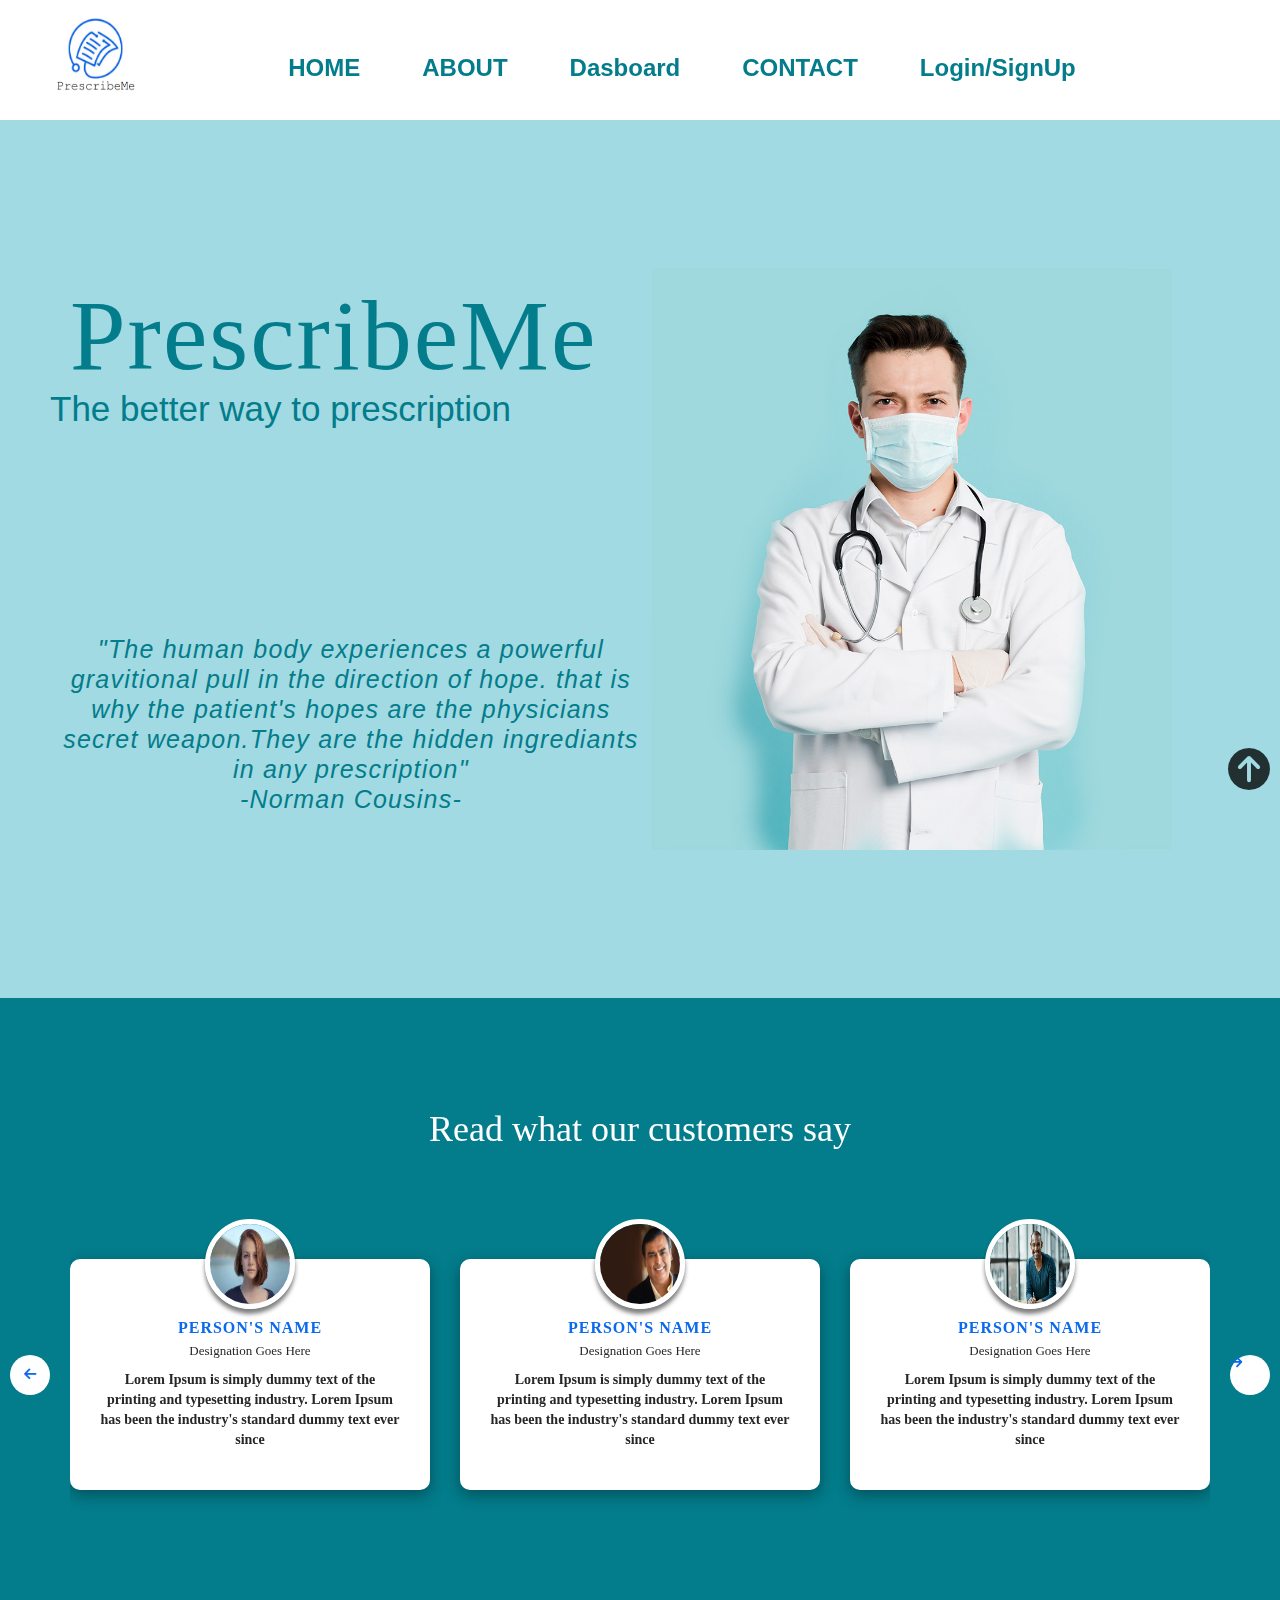
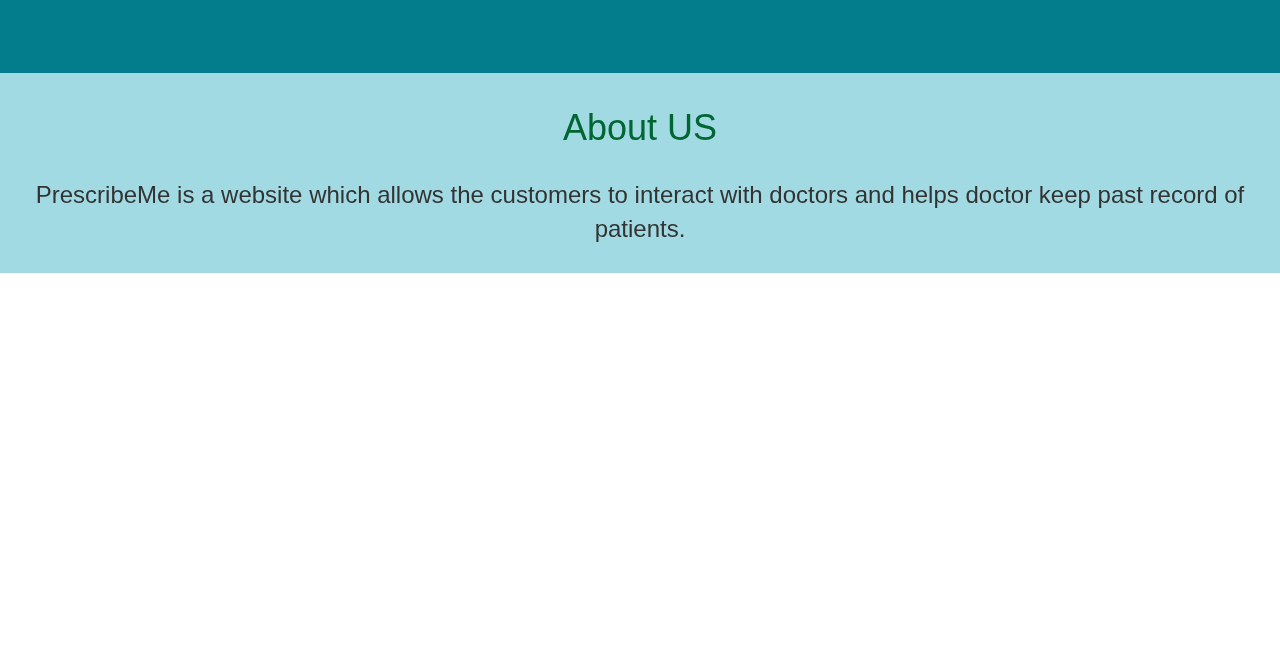
==== html/Index.html @ e8b5780e "first commit" ====
<!DOCTYPE html>
<html lang="en">
<head>
    <title>Webpage Design</title>
    <link rel="stylesheet" href="../css/style.css">
    <link rel="stylesheet" type="text/css"
    href="https://cdnjs.cloudflare.com/ajax/libs/font-awesome/6.1.2/css/all.min.css"/>
    <link rel="stylesheet" href="https://cdnjs.cloudflare.com/ajax/libs/twitter-bootstrap/3.3.7/css/bootstrap.min.css">
    <link rel="stylesheet" href="https://cdnjs.cloudflare.com/ajax/libs/OwlCarousel2/2.2.1/assets/owl.carousel.min.css">
    <link rel="stylesheet" href="https://cdnjs.cloudflare.com/ajax/libs/OwlCarousel2/2.2.1/assets/owl.theme.default.min.css">
</head>
<body>

    <div class="main">
        <div class="navbar">
            <div class="icon">
                <img class="logo" src="../logo.png">
            </div>
            
                <div class="menu">
                  <ul>
                    <li><a href="#">HOME</a></li>
                    <li><a href="#about-us">ABOUT</a></li>
                    <li><a href="#">Dasboard</a></li>
                    <li><a href="#">CONTACT</a></li>
                    <li><a href="./loginchoice.html">Login/SignUp</a></li>
                   </ul>
                </div>
                
            
        

            <!-- <div class="search">
                <input class="srch" type="search" name="" placeholder="Type To text">
                <a href="#"> <button class="btn">Search</button></a>
            </div> -->

        </div> 
        <div class="content">
                <div class="block1"><h1>PrescribeMe</h1>
                   <div class="type"> <p>The better way to <span class="autotype"></span> prescription</p></div>
                    <p class="par">"The human body experiences a powerful gravitional pull in the direction of hope.
                        that is why the patient's hopes are the physicians secret weapon.They are the hidden ingrediants in any prescription"
                    <br>
                -Norman Cousins-</p>
                    

                    <!-- <button class="cn"><a href="#">JOIN US</a></button> -->
               </div>
                <div class="block2"> <img src="../css/homepage.jpg" alt="home" width="90%"></div> 
        
        </div>
        
        <section class="testimonial">
            <div><h1>Read what our customers say</h1></div>
            <section id="testimonial_area" class="section_padding">
				<div class="container">
					<div class="row">
						<div class="col-md-12">
							<div class="testmonial_slider_area text-center owl-carousel">
								<div class="box-area">	
									<div class="img-area">
										<img src="../index.jpeg" alt="">
									</div>	
									<h5>Person's name</h5>
									<span>Designation Goes Here</span>									
									<p class="feed">
										Lorem Ipsum is simply dummy text of the printing and 
										typesetting industry. Lorem Ipsum has been the industry's standard dummy text 
										ever since
									</p>
								</div> 
							
								<div class="box-area">	
									<div class="img-area">
										<img src="../Asia.jpg" alt="">
									</div>	
									<h5>Person's name</h5>
									<span>Designation Goes Here</span>									
									<p class="feed">
										Lorem Ipsum is simply dummy text of the printing and 
										typesetting industry. Lorem Ipsum has been the industry's standard dummy text 
										ever since
									</p>
									
								</div> 
							
								<div class="box-area">	
									<div class="img-area">
										<img src="../img3.jpg" alt="">
									</div>	
									<h5>Person's name</h5>
									<span>Designation Goes Here</span>									
									<p class="feed">
										Lorem Ipsum is simply dummy text of the printing and 
										typesetting industry. Lorem Ipsum has been the industry's standard dummy text 
										ever since
									</p>
									
								</div> 
							
								<div class="box-area">	
									<div class="img-area">
										<img src="img/4.jpg" alt="">
									</div>	
									<h5>Person's name</h5>
									<span>Designation Goes Here</span>									
									<p class="feed">
										Lorem Ipsum is simply dummy text of the printing and 
										typesetting industry. Lorem Ipsum has been the industry's standard dummy text 
										ever since
									</p>
									
								</div> 
							
								<div class="box-area">	
									<div class="img-area">
										<img src="img/5.jpg" alt="">
									</div>	
									<h5>Person's name</h5>
									<span>Designation Goes Here</span>									
									<p class="feed">
										Lorem Ipsum is simply dummy text of the printing and 
										typesetting industry. Lorem Ipsum has been the industry's standard dummy text 
										ever since
									</p>
								</div> 
							
								<div class="box-area">	
									<div class="img-area">
										<img src="img/6.jpg" alt="">
									</div>	
									<h5>Person's name5</h5>
									<span>Designation Goes Here</span>									
									<p class="feed">
										Lorem Ipsum is simply dummy text of the printing and 
										typesetting industry. Lorem Ipsum has been the industry's standard dummy text 
										ever since
									</p>
								</div> 
							</div>
						</div>
					</div>
				</div>
            </section>
			
        </section> 
        <div id="about-us" class="aboutus">
            <div>
            <h1 class="About-us">About US</h1>
            </div>
                <div><p class="para">
              PrescribeMe is a website which allows the customers to interact with doctors
                and helps doctor keep past record of patients.
                </p></div>
        </div>
        <a class="upbtn" href="#"><i class="fas fa-arrow-circle-up fa-3x" style="color: rgba(0, 0, 0, 0.781);"></i></a>
          <footer class="footer">
            <p class="copyright">Copyrights &copy; PrescribeMe</p>
          </footer>
    </div>
    <script src="https://unpkg.com/ionicons@5.4.0/dist/ionicons.js"></script>
    <script src="https://cdnjs.cloudflare.com/ajax/libs/jquery/3.6.0/jquery.min.js"></script>
		<script src="https://cdnjs.cloudflare.com/ajax/libs/OwlCarousel2/2.2.1/owl.carousel.min.js"></script>
		<script src="https://cdn.jsdelivr.net/npm/typed.js@2.0.12"></script>
        <script src="../javascript/home.js"></script>
        
    
</body>
</html>
---- css/style.css ----
*{
    margin: 0;
    padding: 0;
}
body{
    background-color: white;
    height: 250vh;

}


.main{
    width: 100%;
    height: 100%;
   
}

.navbar{
    width: 100%;
    height: 100px;
    margin: 0;
    background:white ;
    position: sticky;
    top: 0;
    
}

.icon{
    width: 100px;
    float: left;
    height: 100px;
}

.logo{
   height: 100px;
   width: 100px;
   margin-left: 50px;
    float: left;
    padding-top: 10px;
}

.menu{
    width: 600px;
    float: left;
    height: 100px;
    margin-left: 250px;
   
    
}

ul{
    float: center;
    display: flex;
    justify-content: center;
    align-items: center;
    
}

ul li{
    list-style: none;
    margin-left: 62px;
    margin-top: 50px;
    font-size: 24px;
}

ul li a{
    text-decoration: none;
    color: #037c8b;
    font-family: Arial;
    font-weight: bold;
    transition: 0.6s ease-in-out;
}

ul li a:hover{
    color: #16b1c5;
}

/* .search{
    width: 330px;
    float: left;
    margin-left: 270px;
}

.srch{
    font-family: 'Times New Roman';
    width: 200px;
    height: 40px;
    background: transparent;
    border: 1px solid #16b1c5;
    margin-top: 13px;
    color: #fff;
    border-right: none;
    font-size: 16px;
    float: left;
    padding: 10px;
    border-bottom-left-radius: 5px;
    border-top-left-radius: 5px;
} */
/* 
.btn{
    width: 100px;
    height: 40px;
    background: #16b1c5;;
    border: 2px solid #16b1c5;
    margin-top: 13px;
    color: #fff;
    font-size: 15px;
    border-bottom-right-radius: 5px;
    border-bottom-right-radius: 5px;
    transition: 0.2s ease;
    cursor: pointer;
}
.btn:hover{
    color: #000;
}

.btn:focus{
    outline: none;
}

.srch:focus{
    outline: none;
} */

.content{
    display: flex;
    flex-direction: row;
    width: 100%;
    height: 39%;
    padding: 0 50px;
    color: #037c8b;
    position: relative;
    background: #a1dae2;
    align-items: center;
    justify-content: space-evenly; 
    z-index: -1; 
    
}

 .block1 {
    max-width: 51%;
}

.content .par{
    font-size: 25px;
    padding: 0px 0px;
    text-align: center;
    font-family: Arial;
    letter-spacing: 1.2px;
    line-height: 30px;
    font-style: italic;
}

.content h1{
    font-family: 'Times New Roman';
    font-size: 100px;
    padding-left: 20px;
    letter-spacing: 2px;
    transform: translateY(-30%);
}
.type {
    width:100%;
    height: 200px;
}
.type p{
    font-size: 35px;
    margin-bottom: 50px;
    transform: translateY(-100%);
}
.type span {
    color: #16b1c5;
}

.testimonial{
    width:100%;
    height: 30%;
    padding: 30px 20px;
    background-color:  #037c8b;
    color: white;
    font-weight:bolder ;
    display: flex;
    justify-content: center;
    align-items: center;
    flex-direction: column;
    gap: 3rem;
    font-family: 'Times New Roman';
}
.testimonial :nth-of-type(2){
    display: flex;
    flex-direction: row;
    gap: 2rem;
}
#testimonial_area {
	padding: 30px 0;
}
.box-area {
	padding: 30px;
	position: relative;
	display: block;
	background: #fff;
	color: #000;
    border-radius: 10px;
	box-shadow: rgba(0, 0, 0, 0.35) 0px 5px 15px;
	margin: 40px 0;
}
.box-area h5 {
	font-size: 16px;
	font-weight: 700;
	color: #0a69ed;
	margin-top: 30px;
	margin-bottom: 5px;
	text-transform: uppercase;
	letter-spacing: 1px;
}
.box-area span {
	color: #262626;
	display: block;
	font-size: 13px;
	margin: 0 0 10px;
	font-weight: 400;
}
.box-area .feed {
	color: #262626;
}
.box-area .img-area {
	width: 90px;
	height: 90px;
	position: absolute;
	top: -40px;
	left: 0;
	bottom: 0;
	margin: 0 auto;
	right: 0;
	z-index: 1;
	border: 5px solid #fff;
	border-radius: 50%;
	box-shadow: 0 5px 4px rgba(0, 0, 0, 0.5);
}
.box-area .img-area img {
	width: 100%;
    height: 100%;
    border-radius: 90px;
}
#testimonial_area .owl-nav {
	position: absolute;
	top: 50%;
	width: 100%;
}
#testimonial_area .owl-prev, #testimonial_area .owl-next {
	width: 40px;
	height: 40px;
	line-height: 40px;
	color: #0a69ed;
	border-radius: 50%;
	text-align: center;
	background: #fff;
	position: absolute;
}
#testimonial_area .owl-prev {
	left: -60px;
	top: -30px;
}
#testimonial_area .owl-next {
	right: -60px;
	top: -30px;
}
/* @media only screen and (max-width: 991px) {
	.owl-nav {
		display: none;
	}
}
@media only screen and (max-width: 767px) {
	.box-area {
		text-align: center;
	}
	.owl-nav {
		display: none;
	}
} */

.aboutus {
    background-color: #a1dae2;
    height: 200px;
    width: 100%;
    display: flex;
    flex-direction: column;
    justify-content: center;
    align-items: center;
    gap: 2rem;
    
  }
  
  .About-us {
    width: 100%;
    text-align: center;
    color: #006633;

    
  }
  
  .para {
       text-align: center;
    font-size: x-large;
    font-family: "Akshar", sans-serif;
  }
  .upbtn{
    position: fixed;
    bottom: 110px;
    right: 10px;

  }
  .footer {
    margin-top: 30px;
    background-color: rgba(0, 0, 0, 0.849);
    color: white;
    height: 100px;
    width: 100%;
    position: fixed;
    bottom: 0;
    z-index: -2;
    display: flex;
    text-align: center;
    justify-content: center;
    align-items: center;
  }
  .copyright {
    font-family: "Akshar", sans-serif;
    font-size: 40px bold;
    padding-top: 5px;
  }
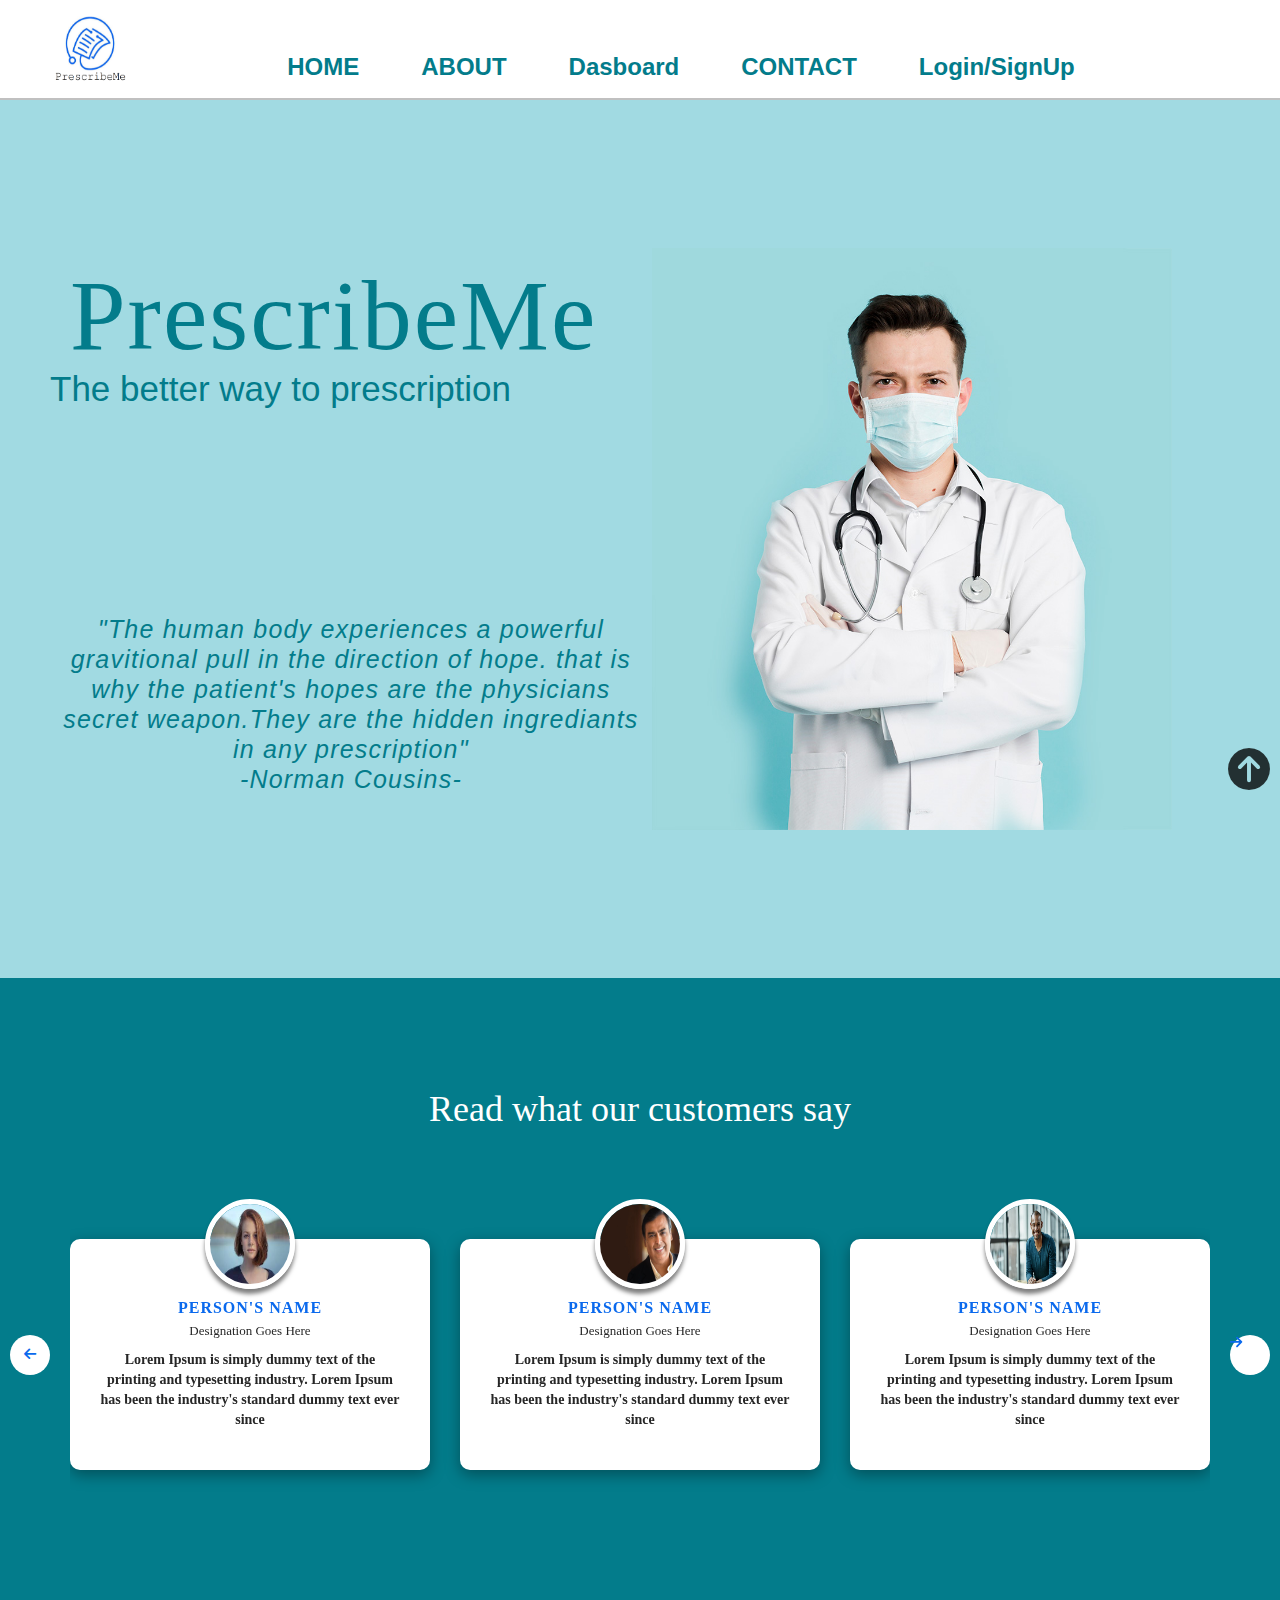
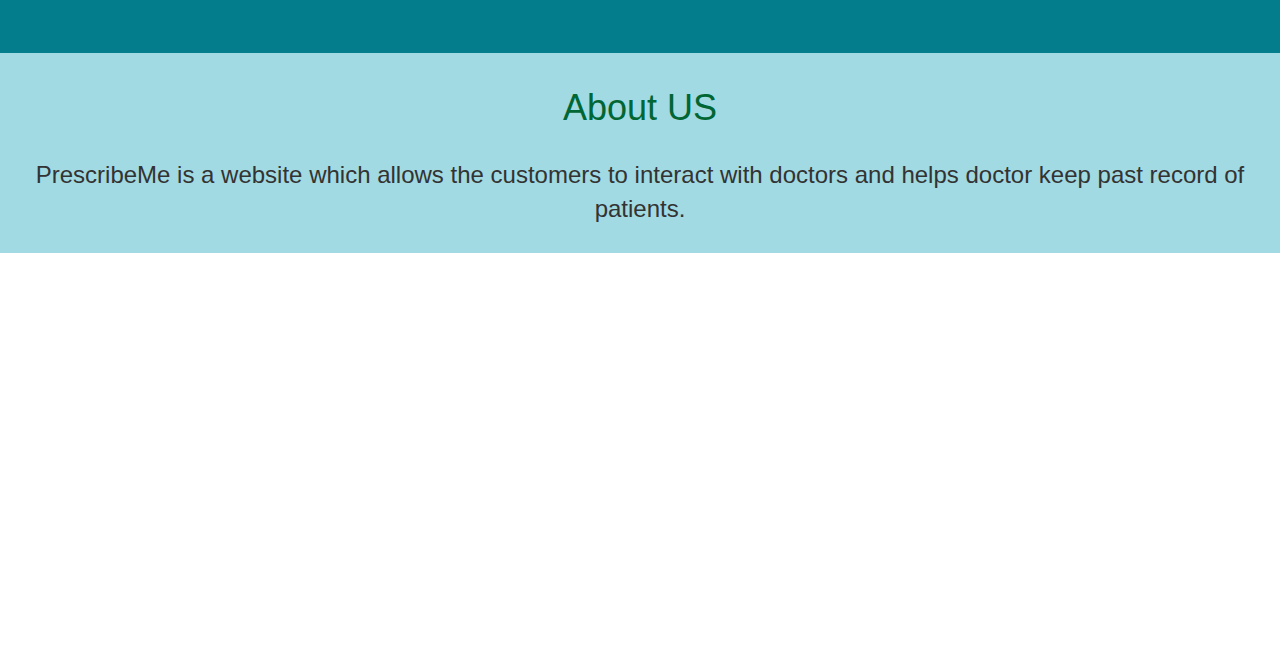
==== commit 8ff17ae9: "after adding dash" ====
--- a/html/Index.html
+++ b/html/Index.html
@@ -7,12 +7,12 @@
     href="https://cdnjs.cloudflare.com/ajax/libs/font-awesome/6.1.2/css/all.min.css"/>
     <link rel="stylesheet" href="https://cdnjs.cloudflare.com/ajax/libs/twitter-bootstrap/3.3.7/css/bootstrap.min.css">
     <link rel="stylesheet" href="https://cdnjs.cloudflare.com/ajax/libs/OwlCarousel2/2.2.1/assets/owl.carousel.min.css">
-    <link rel="stylesheet" href="https://cdnjs.cloudflare.com/ajax/libs/OwlCarousel2/2.2.1/assets/owl.theme.default.min.css">
+    <!-- <link rel="stylesheet" href="https://cdnjs.cloudflare.com/ajax/libs/OwlCarousel2/2.2.1/assets/owl.theme.default.min.css"> -->
 </head>
 <body>
 
     <div class="main">
-        <div class="navbar">
+        <div class="navigation">
             <div class="icon">
                 <img class="logo" src="../logo.png">
             </div>
@@ -21,7 +21,7 @@
                   <ul>
                     <li><a href="#">HOME</a></li>
                     <li><a href="#about-us">ABOUT</a></li>
-                    <li><a href="#">Dasboard</a></li>
+                    <li><a href="./Dashboard.html">Dasboard</a></li>
                     <li><a href="#">CONTACT</a></li>
                     <li><a href="./loginchoice.html">Login/SignUp</a></li>
                    </ul>
--- a/css/style.css
+++ b/css/style.css
@@ -15,13 +15,15 @@
    
 }
 
-.navbar{
+.navigation{
     width: 100%;
     height: 100px;
     margin: 0;
     background:white ;
+    border-bottom: 2px solid silver;
     position: sticky;
     top: 0;
+    z-index: 1000;
     
 }
 
@@ -32,8 +34,8 @@
 }
 
 .logo{
-   height: 100px;
-   width: 100px;
+   height: 90px;
+   width: 90px;
    margin-left: 50px;
     float: left;
     padding-top: 10px;
@@ -75,53 +77,49 @@
     color: #16b1c5;
 }
 
-/* .search{
-    width: 330px;
-    float: left;
-    margin-left: 270px;
-}
-
-.srch{
-    font-family: 'Times New Roman';
-    width: 200px;
-    height: 40px;
-    background: transparent;
-    border: 1px solid #16b1c5;
-    margin-top: 13px;
+
+#sidebar{
+    height: 85%;
+    background: #2197a7da;
+    width: 250px;;
+    position: absolute;
+    top: 100px;
+    left: -250px;
+    margin: 0px 0px;
+}
+#sidebar.active{
+    left: 0px;
+}
+.side-contents{
+    height: 100%;
+    width:250px;
+    display: flex;
+    justify-content: center;
+    align-items: center;
+    
+}
+.side-contents .img-area{
+    transform: translateY(-120%);
+}
+ .details{
+    text-decoration: none;
     color: #fff;
-    border-right: none;
-    font-size: 16px;
-    float: left;
-    padding: 10px;
-    border-bottom-left-radius: 5px;
-    border-top-left-radius: 5px;
-} */
-/* 
-.btn{
-    width: 100px;
-    height: 40px;
-    background: #16b1c5;;
-    border: 2px solid #16b1c5;
-    margin-top: 13px;
-    color: #fff;
-    font-size: 15px;
-    border-bottom-right-radius: 5px;
-    border-bottom-right-radius: 5px;
-    transition: 0.2s ease;
-    cursor: pointer;
-}
-.btn:hover{
-    color: #000;
-}
-
-.btn:focus{
-    outline: none;
-}
-
-.srch:focus{
-    outline: none;
-} */
-
+    font-size: 25px; 
+}
+ .toggle-btn{
+    position: absolute;
+    top:20px;
+    left: 265px;
+}
+
+.toggle-btn span{
+    width:45px;
+    height:4px;
+    background: #2197a7da;
+    display:block;
+    margin-top: 4px;
+
+}
 .content{
     display: flex;
     flex-direction: row;
@@ -202,6 +200,8 @@
     border-radius: 10px;
 	box-shadow: rgba(0, 0, 0, 0.35) 0px 5px 15px;
 	margin: 40px 0;
+    
+
 }
 .box-area h5 {
 	font-size: 16px;
@@ -222,21 +222,23 @@
 .box-area .feed {
 	color: #262626;
 }
-.box-area .img-area {
-	width: 90px;
-	height: 90px;
-	position: absolute;
-	top: -40px;
+.box-area .img-area{
+    top: -40px;
 	left: 0;
 	bottom: 0;
 	margin: 0 auto;
 	right: 0;
 	z-index: 1;
+}
+ .img-area {
+	width: 90px;
+	height: 90px;
+	position: absolute;
 	border: 5px solid #fff;
 	border-radius: 50%;
 	box-shadow: 0 5px 4px rgba(0, 0, 0, 0.5);
 }
-.box-area .img-area img {
+ .img-area img {
 	width: 100%;
     height: 100%;
     border-radius: 90px;
